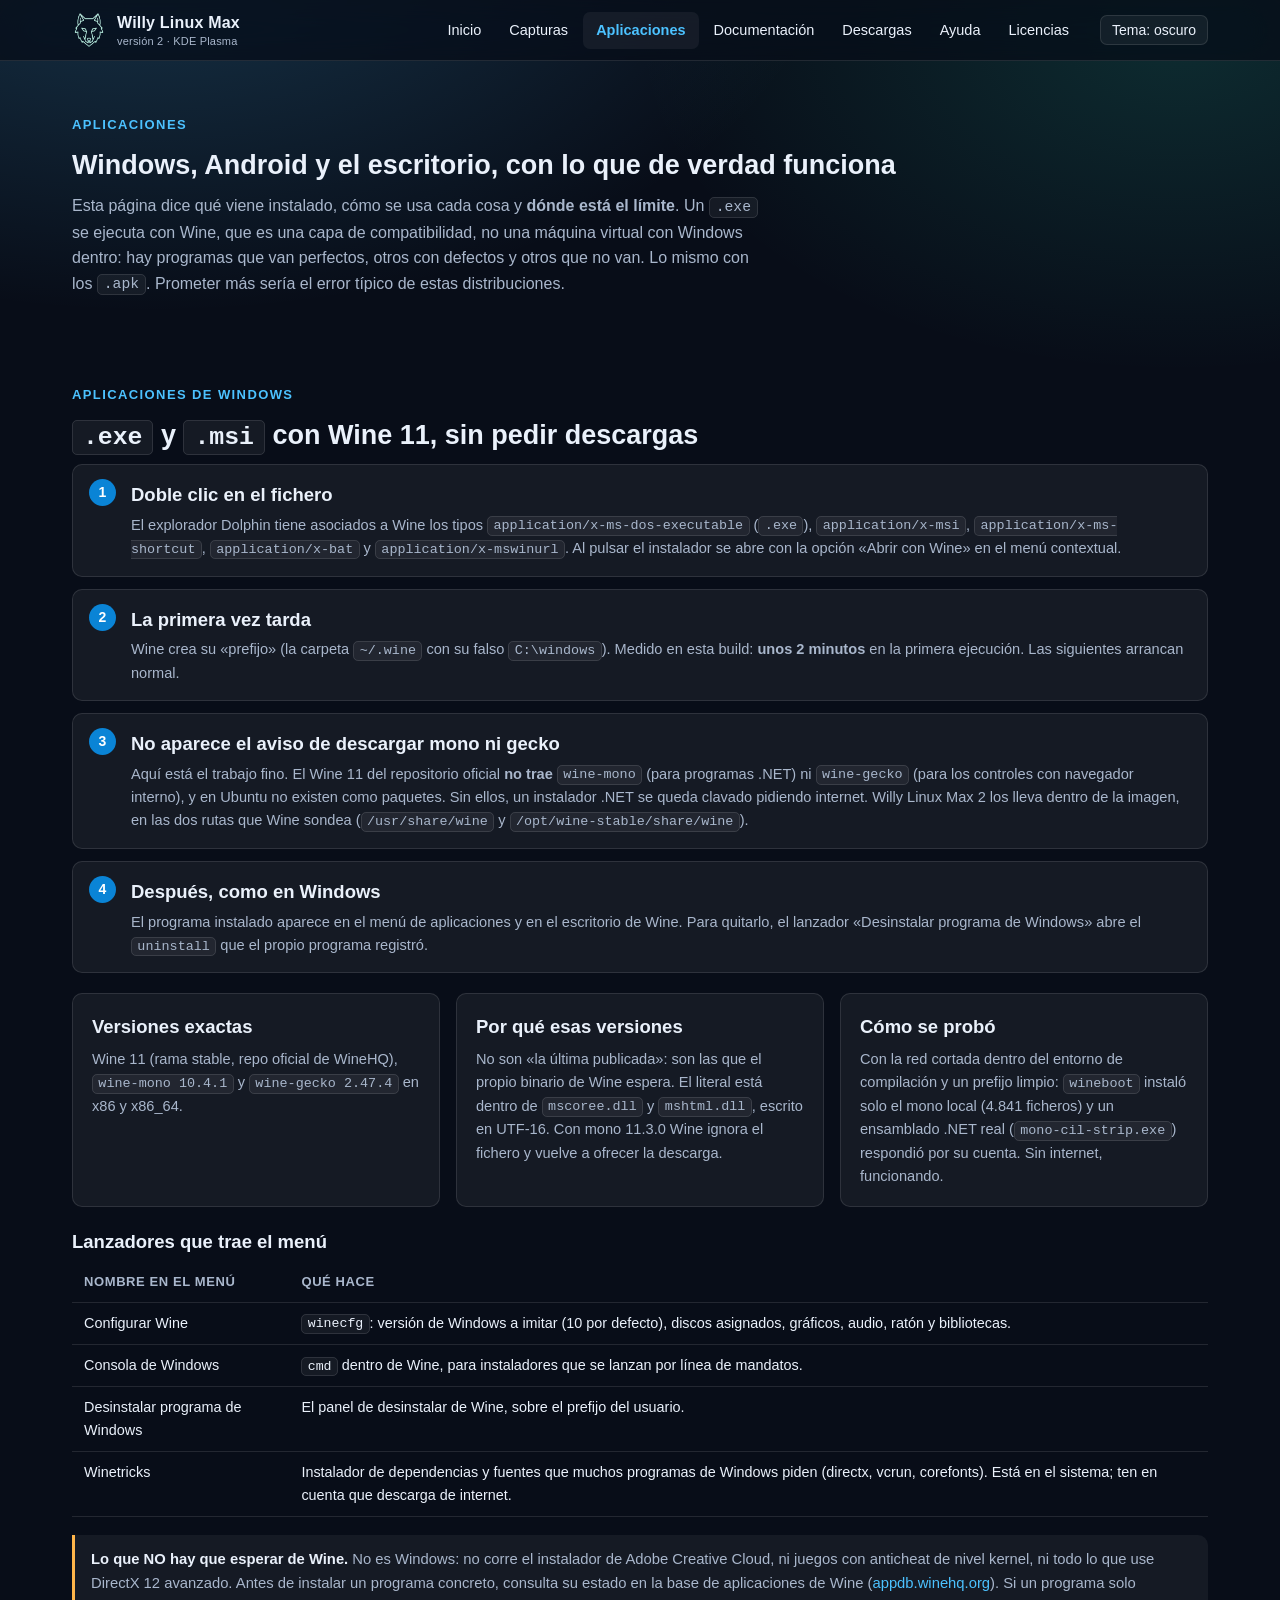
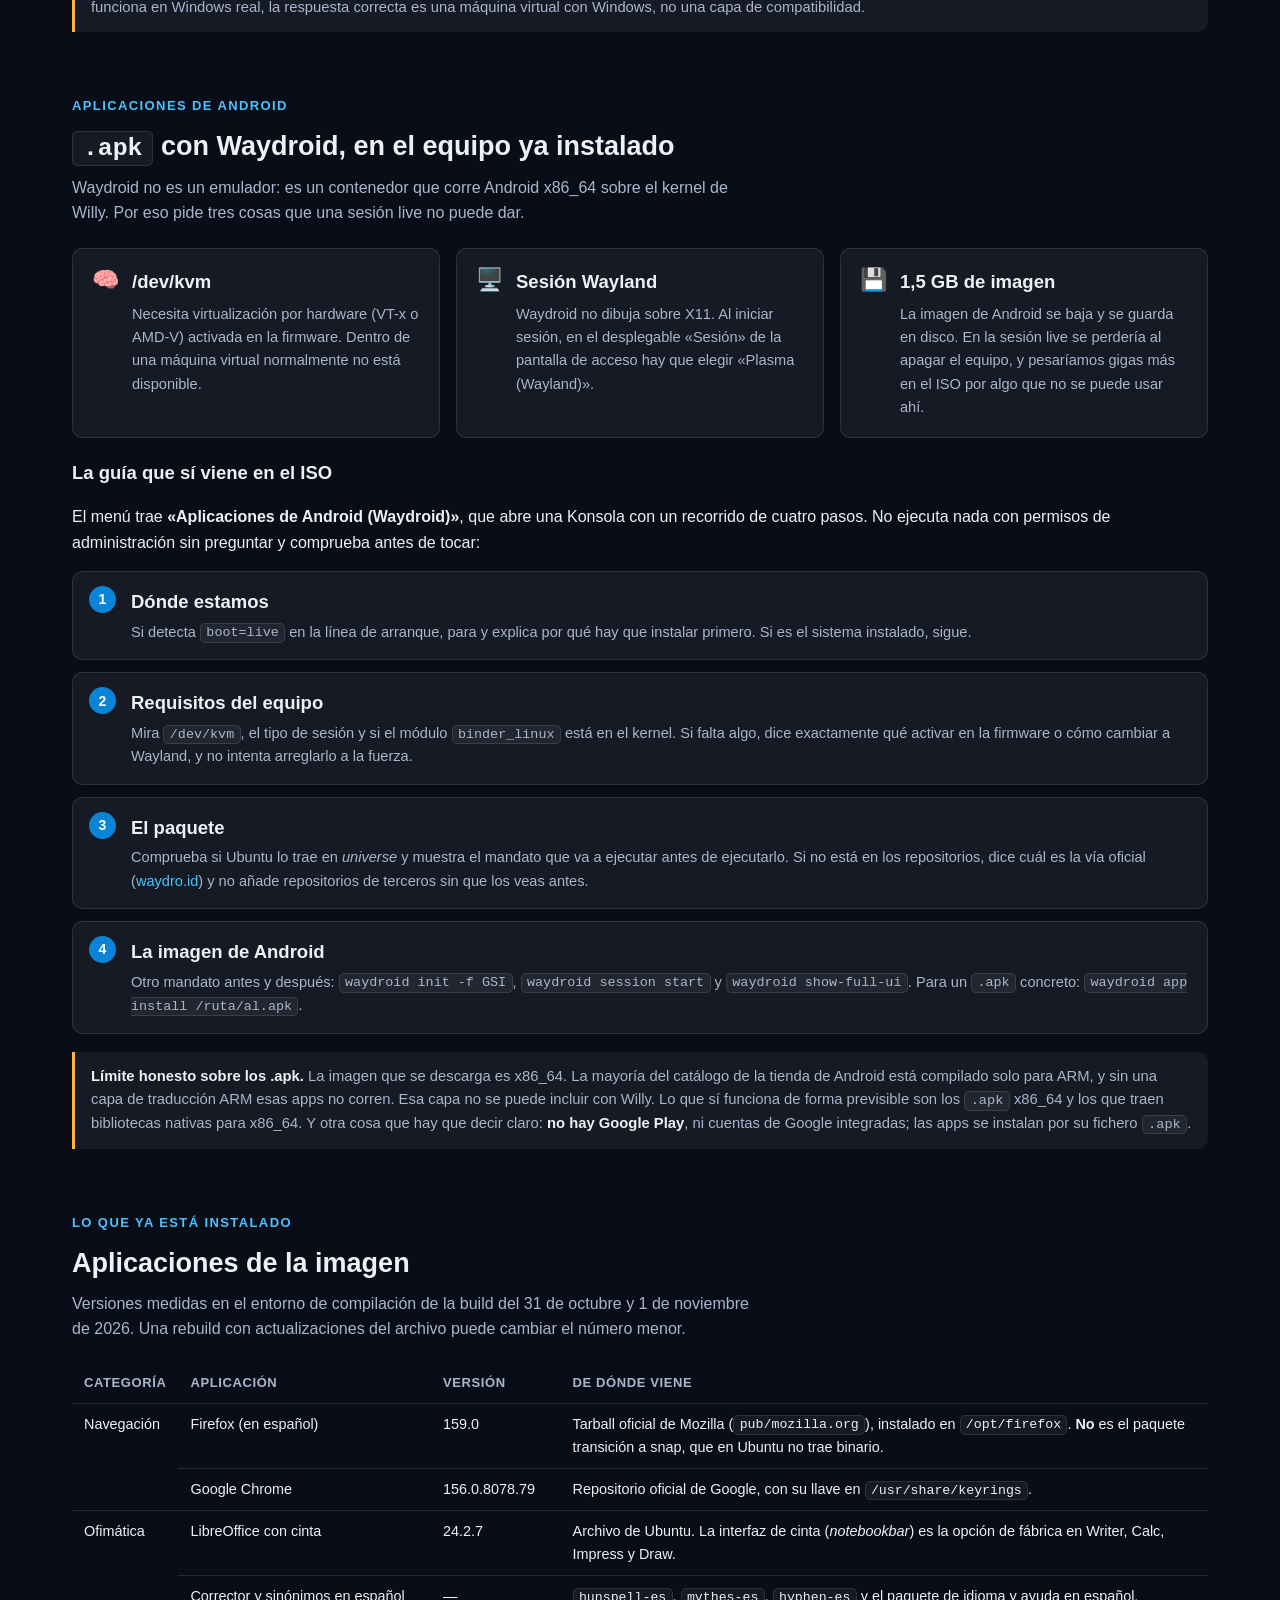
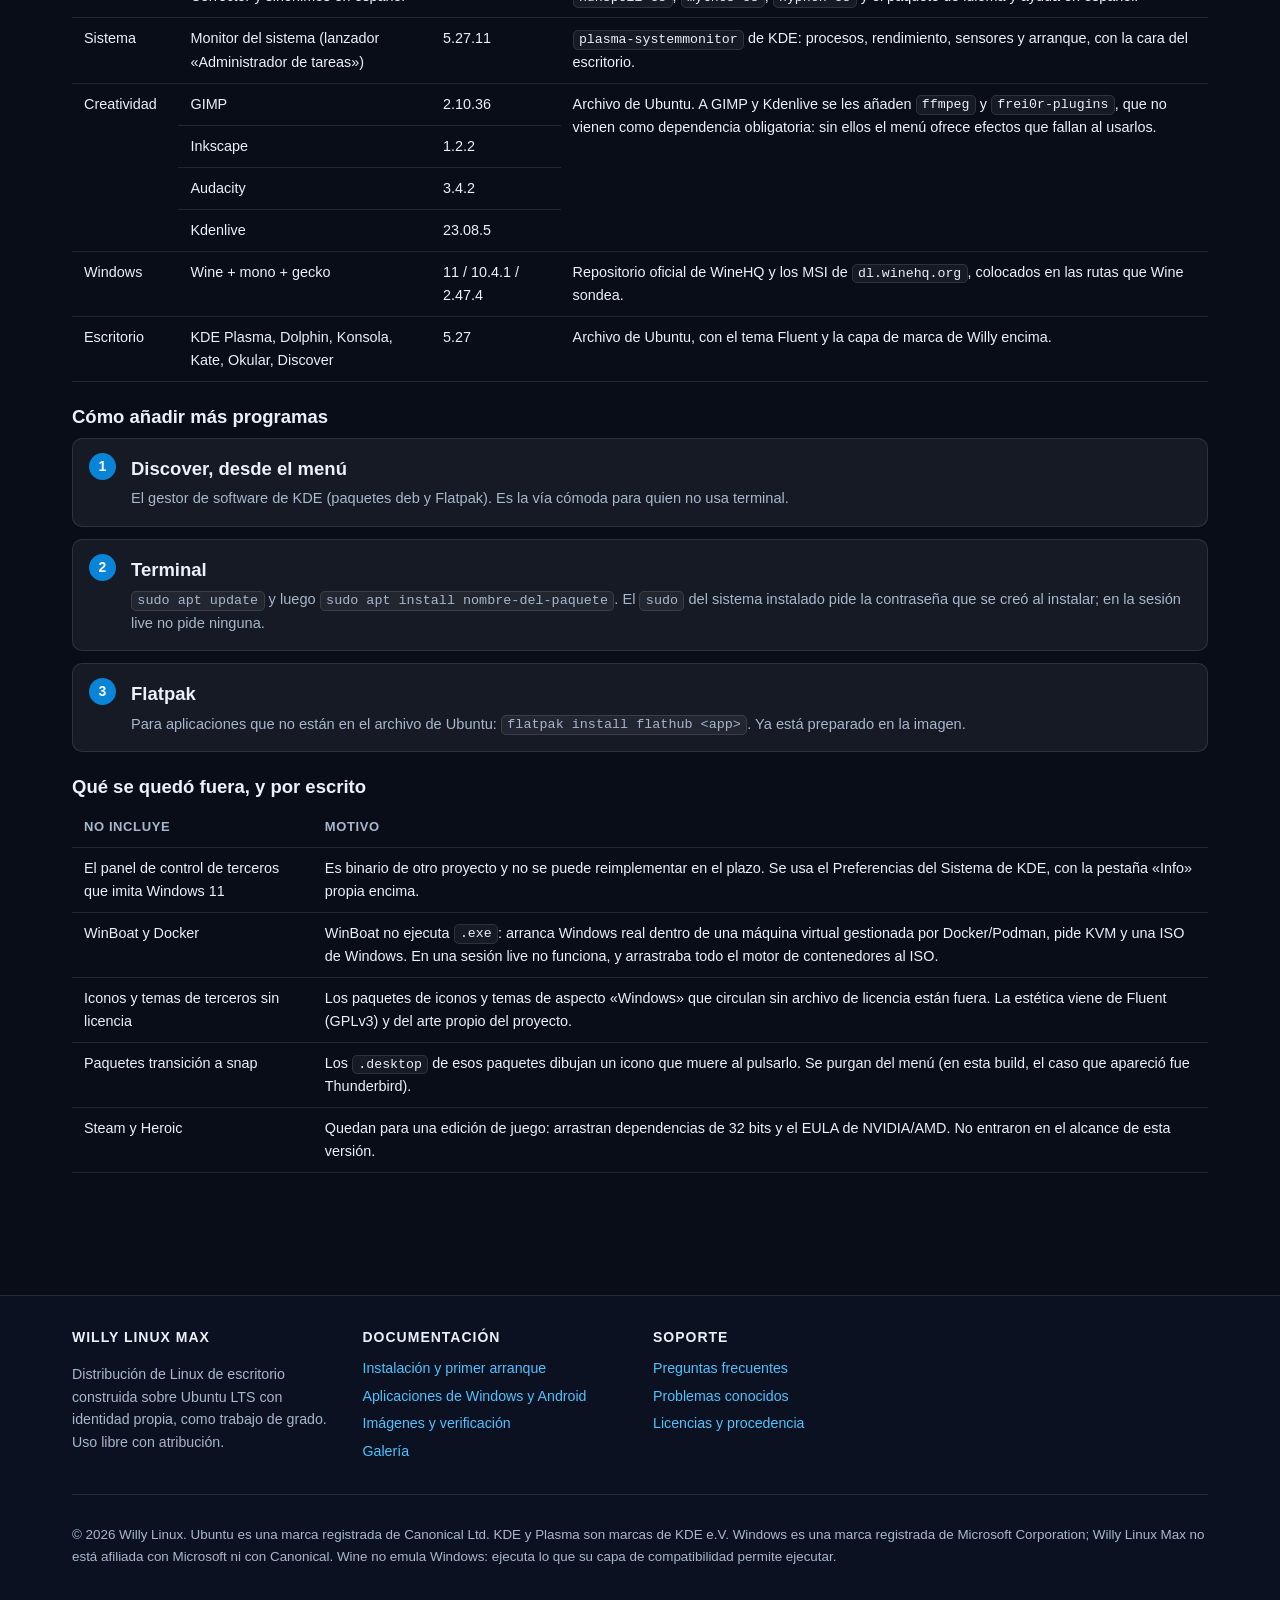
==== aplicaciones.html @ c443bcc9 "Sitio web de Willy Linux Max 2: información, documentación, ayuda, imágenes y licencias Las cifras d" ====
<!DOCTYPE html>
<html lang="es" data-tema="oscuro">
<head>
<meta charset="utf-8">
<meta name="viewport" content="width=device-width, initial-scale=1">
<title>Aplicaciones — Willy Linux Max 2 (.exe de Windows, .apk de Android y el resto)</title>
<meta name="description" content="Qué trae instalado Willy Linux Max 2 y cómo usar aplicaciones de Windows (.exe/.msi con Wine 11, mono y gecko dentro de la imagen) y de Android (.apk con Waydroid en el equipo instalado).">
<link rel="icon" href="assets/img/marca/lobo-512.png">
<link rel="stylesheet" href="assets/css/willy.css">
</head>

<body>
<header class="top">
  <div class="interior">
    <a class="marca" href="index.html">
      <img src="assets/img/marca/lobo-512.png" alt="Logo de Willy Linux Max: cabeza de lobo en línea sobre fondo azul">
      <span>Willy Linux Max<small>versión 2 · KDE Plasma</small></span>
    </a>
    <nav class="principal">
      <a href="index.html">Inicio</a>
      <a href="capturas.html">Capturas</a>
      <a href="aplicaciones.html">Aplicaciones</a>
      <a href="documentacion.html">Documentación</a>
      <a href="descargas.html">Descargas</a>
      <a href="ayuda.html">Ayuda</a>
      <a href="licencias.html">Licencias</a>
    </nav>
    <button class="tema" type="button">Tema: oscuro</button>
  </div>
</header>

<main>

<section class="hero" style="grid-template-columns:1fr">
  <div>
    <p class="eyebrow">Aplicaciones</p>
    <h2>Windows, Android y el escritorio, con lo que de verdad funciona</h2>
    <p class="sub">Esta página dice qué viene instalado, cómo se usa cada cosa y <b>dónde está el límite</b>.
      Un <code>.exe</code> se ejecuta con Wine, que es una capa de compatibilidad, no una máquina virtual con
      Windows dentro: hay programas que van perfectos, otros con defectos y otros que no van. Lo mismo con los
      <code>.apk</code>. Prometer más sería el error típico de estas distribuciones.</p>
  </div>
</section>

<section id="windows">
  <p class="eyebrow">Aplicaciones de Windows</p>
  <h2><code>.exe</code> y <code>.msi</code> con Wine 11, sin pedir descargas</h2>
  <div class="pasos">
    <div class="paso"><h3>Doble clic en el fichero</h3>
      <p>El explorador Dolphin tiene asociados a Wine los tipos <code>application/x-ms-dos-executable</code>
        (<code>.exe</code>), <code>application/x-msi</code>, <code>application/x-ms-shortcut</code>,
        <code>application/x-bat</code> y <code>application/x-mswinurl</code>. Al pulsar el instalador se abre
        con la opción «Abrir con Wine» en el menú contextual.</p></div>
    <div class="paso"><h3>La primera vez tarda</h3>
      <p>Wine crea su «prefijo» (la carpeta <code>~/.wine</code> con su falso <code>C:\windows</code>). Medido
        en esta build: <b>unos 2 minutos</b> en la primera ejecución. Las siguientes arrancan normal.</p></div>
    <div class="paso"><h3>No aparece el aviso de descargar mono ni gecko</h3>
      <p>Aquí está el trabajo fino. El Wine 11 del repositorio oficial <b>no trae</b> <code>wine-mono</code>
        (para programas .NET) ni <code>wine-gecko</code> (para los controles con navegador interno), y en
        Ubuntu no existen como paquetes. Sin ellos, un instalador .NET se queda clavado pidiendo internet.
        Willy Linux Max 2 los lleva dentro de la imagen, en las dos rutas que Wine sondea
        (<code>/usr/share/wine</code> y <code>/opt/wine-stable/share/wine</code>).</p></div>
    <div class="paso"><h3>Después, como en Windows</h3>
      <p>El programa instalado aparece en el menú de aplicaciones y en el escritorio de Wine. Para quitarlo,
        el lanzador «Desinstalar programa de Windows» abre el <code>uninstall</code> que el propio programa
        registró.</p></div>
  </div>

  <div class="rejilla" style="margin-top:20px">
    <div class="tarjeta"><h3>Versiones exactas</h3><p>Wine 11 (rama stable, repo oficial de WineHQ),
      <code>wine-mono 10.4.1</code> y <code>wine-gecko 2.47.4</code> en x86 y x86_64.</p></div>
    <div class="tarjeta"><h3>Por qué esas versiones</h3><p>No son «la última publicada»: son las que el
      propio binario de Wine espera. El literal está dentro de <code>mscoree.dll</code> y
      <code>mshtml.dll</code>, escrito en UTF-16. Con mono 11.3.0 Wine ignora el fichero y vuelve a ofrecer
      la descarga.</p></div>
    <div class="tarjeta"><h3>Cómo se probó</h3><p>Con la red cortada dentro del entorno de compilación y un
      prefijo limpio: <code>wineboot</code> instaló solo el mono local (4.841 ficheros) y un ensamblado .NET
      real (<code>mono-cil-strip.exe</code>) respondió por su cuenta. Sin internet, funcionando.</p></div>
  </div>

  <h3>Lanzadores que trae el menú</h3>
  <div class="tabla"><table>
    <thead><tr><th>Nombre en el menú</th><th>Qué hace</th></tr></thead>
    <tbody>
      <tr><td>Configurar Wine</td><td><code>winecfg</code>: versión de Windows a imitar (10 por defecto),
        discos asignados, gráficos, audio, ratón y bibliotecas.</td></tr>
      <tr><td>Consola de Windows</td><td><code>cmd</code> dentro de Wine, para instaladores que se lanzan por
        línea de mandatos.</td></tr>
      <tr><td>Desinstalar programa de Windows</td><td>El panel de desinstalar de Wine, sobre el prefijo del
        usuario.</td></tr>
      <tr><td>Winetricks</td><td>Instalador de dependencias y fuentes que muchos programas de Windows piden
        (directx, vcrun, corefonts). Está en el sistema; ten en cuenta que descarga de internet.</td></tr>
    </tbody>
  </table></div>

  <div class="aviso ad"><b>Lo que NO hay que esperar de Wine.</b> No es Windows: no corre el instalador de
    Adobe Creative Cloud, ni juegos con anticheat de nivel kernel, ni todo lo que use DirectX 12 avanzado.
    Antes de instalar un programa concreto, consulta su estado en la base de aplicaciones de Wine
    (<a href="https://appdb.winehq.org">appdb.winehq.org</a>). Si un programa solo funciona en Windows real,
    la respuesta correcta es una máquina virtual con Windows, no una capa de compatibilidad.</div>
</section>

<section id="android">
  <p class="eyebrow">Aplicaciones de Android</p>
  <h2><code>.apk</code> con Waydroid, en el equipo ya instalado</h2>
  <p class="sub">Waydroid no es un emulador: es un contenedor que corre Android x86_64 sobre el kernel de
    Willy. Por eso pide tres cosas que una sesión live no puede dar.</p>
  <div class="rejilla">
    <div class="tarjeta lista"><div class="icono">🧠</div><div><h3>/dev/kvm</h3>
      <p>Necesita virtualización por hardware (VT-x o AMD-V) activada en la firmware. Dentro de una máquina
        virtual normalmente no está disponible.</p></div></div>
    <div class="tarjeta lista"><div class="icono">🖥️</div><div><h3>Sesión Wayland</h3>
      <p>Waydroid no dibuja sobre X11. Al iniciar sesión, en el desplegable «Sesión» de la pantalla de acceso
        hay que elegir «Plasma (Wayland)».</p></div></div>
    <div class="tarjeta lista"><div class="icono">💾</div><div><h3>1,5 GB de imagen</h3>
      <p>La imagen de Android se baja y se guarda en disco. En la sesión live se perdería al apagar el
        equipo, y pesaríamos gigas más en el ISO por algo que no se puede usar ahí.</p></div></div>
  </div>
  <h3>La guía que sí viene en el ISO</h3>
  <p>El menú trae <b>«Aplicaciones de Android (Waydroid)»</b>, que abre una Konsola con un recorrido de cuatro
    pasos. No ejecuta nada con permisos de administración sin preguntar y comprueba antes de tocar:</p>
  <div class="pasos">
    <div class="paso"><h3>Dónde estamos</h3><p>Si detecta <code>boot=live</code> en la línea de arranque, para
      y explica por qué hay que instalar primero. Si es el sistema instalado, sigue.</p></div>
    <div class="paso"><h3>Requisitos del equipo</h3><p>Mira <code>/dev/kvm</code>, el tipo de sesión y si el
      módulo <code>binder_linux</code> está en el kernel. Si falta algo, dice exactamente qué activar en la
      firmware o cómo cambiar a Wayland, y no intenta arreglarlo a la fuerza.</p></div>
    <div class="paso"><h3>El paquete</h3><p>Comprueba si Ubuntu lo trae en <em>universe</em> y muestra el
      mandato que va a ejecutar antes de ejecutarlo. Si no está en los repositorios, dice cuál es la vía
      oficial (<a href="https://waydro.id">waydro.id</a>) y no añade repositorios de terceros sin que los veas
      antes.</p></div>
    <div class="paso"><h3>La imagen de Android</h3><p>Otro mandato antes y después:
      <code>waydroid init -f GSI</code>, <code>waydroid session start</code> y
      <code>waydroid show-full-ui</code>. Para un <code>.apk</code> concreto:
      <code>waydroid app install /ruta/al.apk</code>.</p></div>
  </div>
  <div class="aviso ad"><b>Límite honesto sobre los .apk.</b> La imagen que se descarga es x86_64. La mayoría
    del catálogo de la tienda de Android está compilado solo para ARM, y sin una capa de traducción ARM esas
    apps no corren. Esa capa no se puede incluir con Willy. Lo que sí funciona de forma previsible son los
    <code>.apk</code> x86_64 y los que traen bibliotecas nativas para x86_64. Y otra cosa que hay que decir
    claro: <b>no hay Google Play</b>, ni cuentas de Google integradas; las apps se instalan por su fichero
    <code>.apk</code>.</div>
</section>

<section id="preinstaladas">
  <p class="eyebrow">Lo que ya está instalado</p>
  <h2>Aplicaciones de la imagen</h2>
  <p class="sub">Versiones medidas en el entorno de compilación de la build del 31 de octubre y 1 de
    noviembre de 2026. Una rebuild con actualizaciones del archivo puede cambiar el número menor.</p>
  <div class="tabla"><table>
    <thead><tr><th>Categoría</th><th>Aplicación</th><th>Versión</th><th>De dónde viene</th></tr></thead>
    <tbody>
      <tr><td rowspan="2">Navegación</td><td>Firefox (en español)</td><td>159.0</td><td>Tarball oficial de
        Mozilla (<code>pub/mozilla.org</code>), instalado en <code>/opt/firefox</code>. <b>No</b> es el
        paquete transición a snap, que en Ubuntu no trae binario.</td></tr>
      <tr><td>Google Chrome</td><td>156.0.8078.79</td><td>Repositorio oficial de Google, con su llave en
        <code>/usr/share/keyrings</code>.</td></tr>
      <tr><td rowspan="2">Ofimática</td><td>LibreOffice con cinta</td><td>24.2.7</td><td>Archivo de Ubuntu. La
        interfaz de cinta (<em>notebookbar</em>) es la opción de fábrica en Writer, Calc, Impress y Draw.</td></tr>
      <tr><td>Corrector y sinónimos en español</td><td>—</td><td><code>hunspell-es</code>,
        <code>mythes-es</code>, <code>hyphen-es</code> y el paquete de idioma y ayuda en español.</td></tr>
      <tr><td>Sistema</td><td>Monitor del sistema (lanzador «Administrador de tareas»)</td><td>5.27.11</td><td>
        <code>plasma-systemmonitor</code> de KDE: procesos, rendimiento, sensores y arranque, con la cara del
        escritorio.</td></tr>
      <tr><td rowspan="4">Creatividad</td><td>GIMP</td><td>2.10.36</td><td rowspan="4">Archivo de Ubuntu. A
        GIMP y Kdenlive se les añaden <code>ffmpeg</code> y <code>frei0r-plugins</code>, que no vienen como
        dependencia obligatoria: sin ellos el menú ofrece efectos que fallan al usarlos.</td></tr>
      <tr><td>Inkscape</td><td>1.2.2</td></tr>
      <tr><td>Audacity</td><td>3.4.2</td></tr>
      <tr><td>Kdenlive</td><td>23.08.5</td></tr>
      <tr><td>Windows</td><td>Wine + mono + gecko</td><td>11 / 10.4.1 / 2.47.4</td><td>Repositorio oficial de
        WineHQ y los MSI de <code>dl.winehq.org</code>, colocados en las rutas que Wine sondea.</td></tr>
      <tr><td>Escritorio</td><td>KDE Plasma, Dolphin, Konsola, Kate, Okular, Discover</td><td>5.27</td><td>
        Archivo de Ubuntu, con el tema Fluent y la capa de marca de Willy encima.</td></tr>
    </tbody>
  </table></div>

  <h3>Cómo añadir más programas</h3>
  <div class="pasos">
    <div class="paso"><h3>Discover, desde el menú</h3><p>El gestor de software de KDE (paquetes deb y Flatpak).
      Es la vía cómoda para quien no usa terminal.</p></div>
    <div class="paso"><h3>Terminal</h3><p><code>sudo apt update</code> y luego
      <code>sudo apt install nombre-del-paquete</code>. El <code>sudo</code> del sistema instalado pide la
      contraseña que se creó al instalar; en la sesión live no pide ninguna.</p></div>
    <div class="paso"><h3>Flatpak</h3><p>Para aplicaciones que no están en el archivo de Ubuntu:
      <code>flatpak install flathub &lt;app&gt;</code>. Ya está preparado en la imagen.</p></div>
  </div>

  <h3>Qué se quedó fuera, y por escrito</h3>
  <div class="tabla"><table>
    <thead><tr><th>No incluye</th><th>Motivo</th></tr></thead>
    <tbody>
      <tr><td>El panel de control de terceros que imita Windows 11</td><td>Es binario de otro proyecto y no se
        puede reimplementar en el plazo. Se usa el Preferencias del Sistema de KDE, con la pestaña «Info»
        propia encima.</td></tr>
      <tr><td>WinBoat y Docker</td><td>WinBoat no ejecuta <code>.exe</code>: arranca Windows real dentro de una
        máquina virtual gestionada por Docker/Podman, pide KVM y una ISO de Windows. En una sesión live no
        funciona, y arrastraba todo el motor de contenedores al ISO.</td></tr>
      <tr><td>Iconos y temas de terceros sin licencia</td><td>Los paquetes de iconos y temas de aspecto «Windows»
        que circulan sin archivo de licencia están fuera. La estética viene de Fluent (GPLv3) y del arte propio
        del proyecto.</td></tr>
      <tr><td>Paquetes transición a snap</td><td>Los <code>.desktop</code> de esos paquetes dibujan un icono que
        muere al pulsarlo. Se purgan del menú (en esta build, el caso que apareció fue Thunderbird).</td></tr>
      <tr><td>Steam y Heroic</td><td>Quedan para una edición de juego: arrastran dependencias de 32 bits y el
        EULA de NVIDIA/AMD. No entraron en el alcance de esta versión.</td></tr>
    </tbody>
  </table></div>
</section>

</main>

<footer class="pie">
  <div class="interior">
    <div>
      <h4>Willy Linux Max</h4>
      <p>Distribución de Linux de escritorio construida sobre Ubuntu LTS con identidad propia,
        como trabajo de grado. Uso libre con atribución.</p>
    </div>
    <div>
      <h4>Documentación</h4>
      <ul>
        <li><a href="documentacion.html">Instalación y primer arranque</a></li>
        <li><a href="aplicaciones.html">Aplicaciones de Windows y Android</a></li>
        <li><a href="descargas.html">Imágenes y verificación</a></li>
        <li><a href="capturas.html">Galería</a></li>
      </ul>
    </div>
    <div>
      <h4>Soporte</h4>
      <ul>
        <li><a href="ayuda.html">Preguntas frecuentes</a></li>
        <li><a href="ayuda.html#problemas">Problemas conocidos</a></li>
        <li><a href="licencias.html">Licencias y procedencia</a></li>
      </ul>
    </div>
    <div class="legal">
      <p>© <span data-anio>2026</span> Willy Linux. Ubuntu es una marca registrada de Canonical Ltd.
        KDE y Plasma son marcas de KDE e.V. Windows es una marca registrada de Microsoft Corporation;
        Willy Linux Max no está afiliada con Microsoft ni con Canonical. Wine no emula Windows: ejecuta
        lo que su capa de compatibilidad permite ejecutar.</p>
    </div>
  </div>
</footer>

<div id="visor" role="dialog" aria-label="Captura ampliada"><div><img src="" alt=""><p></p></div></div>
<script src="assets/js/site.js"></script>
</body>
</html>
---- assets/css/willy.css ----
/* Willy Linux Max — hoja de estilo (estética Fluent / Windows 11) */
:root {
  --acento: #4cc2ff;
  --acento-fuerte: #0a84d6;
  --te: #2ee6c4;
  --fondo: #080d18;
  --fondo-2: #0e1524;
  --capa: rgba(255, 255, 255, .055);
  --capa-borde: rgba(255, 255, 255, .11);
  --texto: #eaf1fb;
  --texto-suave: #a9b7cc;
  --peligro: #ff8a7a;
  --radio: 10px;
  --ancho: 1180px;
  --sombra: 0 18px 44px rgba(0, 0, 0, .45);
}
html[data-tema="claro"] {
  --fondo: #f2f6fc;
  --fondo-2: #ffffff;
  --capa: rgba(255, 255, 255, .72);
  --capa-borde: rgba(0, 0, 0, .10);
  --texto: #10161f;
  --texto-suave: #4d5b6e;
  --acento: #0a6fb8;
  --acento-fuerte: #065a96;
  --sombra: 0 14px 34px rgba(20, 40, 70, .16);
}
* { box-sizing: border-box; }
html { scroll-behavior: smooth; }
body {
  margin: 0;
  font-family: "Segoe UI Variable Display", "Segoe UI", Inter, Roboto, "Helvetica Neue", Arial, sans-serif;
  background: var(--fondo);
  color: var(--texto);
  line-height: 1.6;
  -webkit-font-smoothing: antialiased;
}
body::before {
  content: "";
  position: fixed;
  inset: 0;
  z-index: -1;
  background:
    radial-gradient(1100px 620px at 12% -8%, rgba(76, 194, 255, .22), transparent 62%),
    radial-gradient(900px 560px at 92% 4%, rgba(46, 230, 196, .14), transparent 60%),
    var(--fondo);
}
a { color: var(--acento); text-decoration: none; }
a:hover { text-decoration: underline; }
code, kbd, pre, samp {
  font-family: "Cascadia Mono", "JetBrains Mono", Consolas, "Courier New", monospace;
  font-size: .92em;
}
code { background: var(--capa); border: 1px solid var(--capa-borde); border-radius: 5px; padding: .1em .4em; }
pre {
  background: var(--fondo-2);
  border: 1px solid var(--capa-borde);
  border-radius: var(--radio);
  padding: 14px 16px;
  overflow: auto;
}
kbd {
  background: var(--fondo-2);
  border: 1px solid var(--capa-borde);
  border-bottom-width: 2px;
  border-radius: 5px;
  padding: .12em .5em;
  white-space: nowrap;
}

/* ---------- barra superior ---------- */
header.top {
  position: sticky; top: 0; z-index: 40;
  backdrop-filter: blur(22px) saturate(160%);
  background: color-mix(in srgb, var(--fondo) 78%, transparent);
  border-bottom: 1px solid var(--capa-borde);
}
header.top .interior {
  max-width: var(--ancho); margin: 0 auto; padding: 10px 22px;
  display: flex; align-items: center; gap: 18px;
}
.marca { display: flex; align-items: center; gap: 11px; font-weight: 650; letter-spacing: .2px; color: var(--texto); }
.marca:hover { text-decoration: none; }
.marca img { width: 34px; height: 34px; }
.marca small { display: block; font-weight: 400; color: var(--texto-suave); font-size: 11px; margin-top: -3px; }
nav.principal { margin-left: auto; display: flex; flex-wrap: wrap; gap: 2px; }
nav.principal a {
  color: var(--texto); padding: 7px 13px; border-radius: 7px; font-size: 14.5px;
}
nav.principal a:hover { background: var(--capa); text-decoration: none; }
nav.principal a[aria-current="page"] { background: var(--capa); color: var(--acento); font-weight: 600; }
button.tema {
  background: var(--capa); border: 1px solid var(--capa-borde); color: var(--texto);
  border-radius: 7px; padding: 6px 11px; cursor: pointer; font-size: 14px;
}

/* ---------- secciones ---------- */
main { max-width: var(--ancho); margin: 0 auto; padding: 0 22px 70px; }
section { padding: 40px 0 6px; }
.hero { padding: 54px 0 26px; display: grid; grid-template-columns: 1.05fr 1fr; gap: 34px; align-items: center; }
.hero h1 { font-size: clamp(32px, 4.6vw, 52px); line-height: 1.08; margin: 0 0 14px; font-weight: 700; }
.hero h1 span { color: var(--acento); }
.hero p.lema { font-size: 18px; color: var(--texto-suave); margin: 0 0 22px; }
.badges { display: flex; flex-wrap: wrap; gap: 8px; margin-bottom: 22px; }
.badges span {
  font-size: 12.5px; background: var(--capa); border: 1px solid var(--capa-borde);
  border-radius: 999px; padding: 4px 11px; color: var(--texto-suave);
}
.acciones { display: flex; flex-wrap: wrap; gap: 11px; }
.boton {
  display: inline-block; background: var(--acento-fuerte); color: #fff; border: 1px solid transparent;
  border-radius: 8px; padding: 10px 20px; font-size: 15px; font-weight: 600; cursor: pointer;
}
.boton:hover { text-decoration: none; filter: brightness(1.1); }
.boton.secundario { background: var(--capa); border-color: var(--capa-borde); color: var(--texto); }
.hero .captura { border-radius: var(--radio); overflow: hidden; border: 1px solid var(--capa-borde); box-shadow: var(--sombra); }
.hero .captura img { display: block; width: 100%; }

h2 { font-size: 27px; margin: 0 0 6px; font-weight: 680; }
h3 { font-size: 18.5px; margin: 20px 0 6px; }
p.eyebrow { color: var(--acento); font-size: 13px; letter-spacing: 1.4px; text-transform: uppercase; margin: 0 0 8px; font-weight: 650; }
p.sub { color: var(--texto-suave); margin: 0 0 22px; max-width: 78ch; }

.rejilla { display: grid; gap: 16px; grid-template-columns: repeat(auto-fit, minmax(268px, 1fr)); }
.tarjeta {
  background: var(--capa); border: 1px solid var(--capa-borde);
  border-radius: var(--radio); padding: 18px 19px;
}
.tarjeta h3 { margin: 0 0 6px; }
.tarjeta p { margin: 0; color: var(--texto-suave); font-size: 14.6px; }
.tarjeta .num { font-size: 30px; font-weight: 700; color: var(--acento); display: block; margin-bottom: 2px; }
.tarjeta.lista { display: flex; gap: 13px; align-items: flex-start; }
.tarjeta.lista .icono { font-size: 22px; line-height: 1.2; }

/* ---------- tablas ---------- */
tabla, .tabla { display: block; overflow-x: auto; }
table { border-collapse: collapse; width: 100%; font-size: 14.4px; }
th, td { text-align: left; padding: 9px 12px; border-bottom: 1px solid var(--capa-borde); vertical-align: top; }
th { color: var(--texto-suave); font-weight: 600; font-size: 13px; text-transform: uppercase; letter-spacing: .6px; }
td code { word-break: break-all; }
tr:hover td { background: rgba(127, 170, 255, .05); }

/* ---------- galería ---------- */
.galeria { display: grid; gap: 16px; grid-template-columns: repeat(auto-fit, minmax(330px, 1fr)); }
.galeria figure { margin: 0; background: var(--capa); border: 1px solid var(--capa-borde); border-radius: var(--radio); overflow: hidden; }
.galeria img { display: block; width: 100%; cursor: zoom-in; }
.galeria figcaption { padding: 11px 14px 14px; font-size: 14px; color: var(--texto-suave); }
.galeria figcaption b { color: var(--texto); display: block; font-size: 15px; margin-bottom: 2px; }

/* ---------- acordeón / pasos ---------- */
details {
  background: var(--capa); border: 1px solid var(--capa-borde);
  border-radius: var(--radio); padding: 13px 17px; margin-bottom: 10px;
}
details summary { cursor: pointer; font-weight: 600; font-size: 15.5px; list-style: none; }
details summary::-webkit-details-marker { display: none; }
details summary::before { content: "›"; color: var(--acento); margin-right: 9px; font-weight: 700; }
details[open] summary::before { content: "⌄"; }
details > :not(summary) { color: var(--texto-suave); font-size: 14.8px; }

.pasos { counter-reset: paso; display: grid; gap: 12px; }
.pasos .paso {
  background: var(--capa); border: 1px solid var(--capa-borde); border-radius: var(--radio);
  padding: 15px 18px 15px 58px; position: relative;
}
.pasos .paso::before {
  counter-increment: paso; content: counter(paso);
  position: absolute; left: 16px; top: 14px;
  width: 27px; height: 27px; border-radius: 50%;
  background: var(--acento-fuerte); color: #fff; font-weight: 700; font-size: 14px;
  display: grid; place-items: center;
}
.pasos h3 { margin: 0 0 4px; }
.pasos p { margin: 0; color: var(--texto-suave); font-size: 14.6px; }

/* ---------- avisos ---------- */
.aviso {
  border-left: 3px solid var(--acento); background: var(--capa);
  border-radius: 0 var(--radio) var(--radio) 0; padding: 13px 16px; margin: 18px 0;
  font-size: 14.8px; color: var(--texto-suave);
}
.aviso.ad { border-left-color: #ffb54a; }
.aviso.peligro { border-left-color: var(--peligro); }
.aviso b { color: var(--texto); }

/* ---------- estado del JSON de ISOs ---------- */
#estado-iso .fila { display: grid; grid-template-columns: 1fr; gap: 14px; }
.iso-card { background: var(--capa); border: 1px solid var(--capa-borde); border-radius: var(--radio); padding: 17px 19px; }
.iso-card h3 { margin: 0 0 8px; }
.iso-card dl { display: grid; grid-template-columns: max-content 1fr; gap: 4px 16px; margin: 0; font-size: 14.4px; }
.iso-card dt { color: var(--texto-suave); }
.iso-card dd { margin: 0; word-break: break-all; }
.cargando { color: var(--texto-suave); font-style: italic; }

/* ---------- pie ---------- */
footer.pie {
  border-top: 1px solid var(--capa-borde); margin-top: 46px;
  background: color-mix(in srgb, var(--fondo-2) 70%, transparent);
}
footer.pie .interior {
  max-width: var(--ancho); margin: 0 auto; padding: 30px 22px 40px;
  display: grid; gap: 26px; grid-template-columns: repeat(auto-fit, minmax(210px, 1fr));
  font-size: 14.2px; color: var(--texto-suave);
}
footer.pie h4 { color: var(--texto); font-size: 14px; margin: 0 0 8px; text-transform: uppercase; letter-spacing: 1px; }
footer.pie ul { list-style: none; margin: 0; padding: 0; }
footer.pie li { margin-bottom: 5px; }
footer.pie .legal { grid-column: 1 / -1; border-top: 1px solid var(--capa-borde); padding-top: 16px; font-size: 13.4px; }

/* ---------- visor a pantalla completa ---------- */
#visor {
  position: fixed; inset: 0; z-index: 90; display: none;
  background: rgba(4, 7, 14, .92); backdrop-filter: blur(6px);
  place-items: center; padding: 4vh 4vw; cursor: zoom-out;
}
#visor.abierto { display: grid; }
#visor img { max-width: 100%; max-height: 88vh; border-radius: var(--radio); box-shadow: var(--sombra); }
#visor p { color: #cfe0f5; margin: 14px 0 0; text-align: center; font-size: 14.5px; }

/* ---------- responsive ---------- */
@media (max-width: 900px) {
  .hero { grid-template-columns: 1fr; }
  nav.principal { width: 100%; margin-left: 0; order: 3; justify-content: space-between; }
  header.top .interior { flex-wrap: wrap; }
}
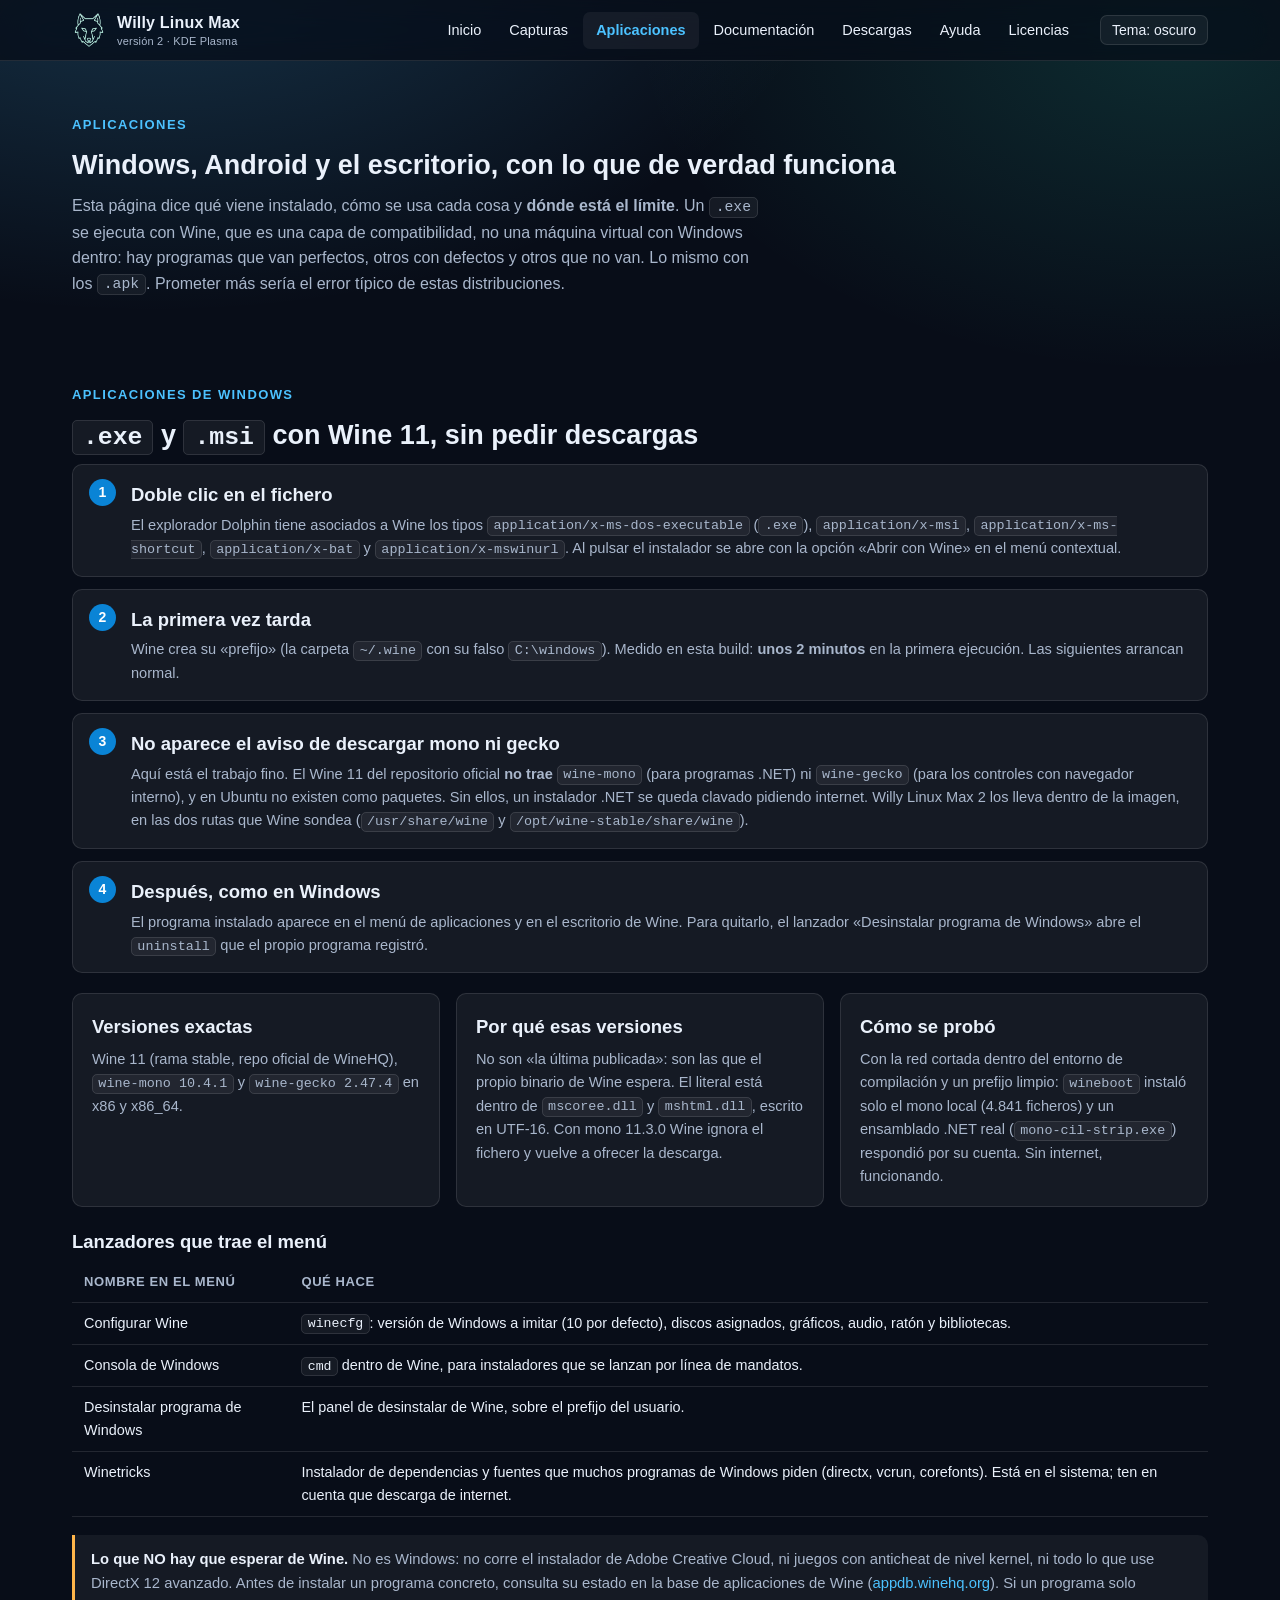
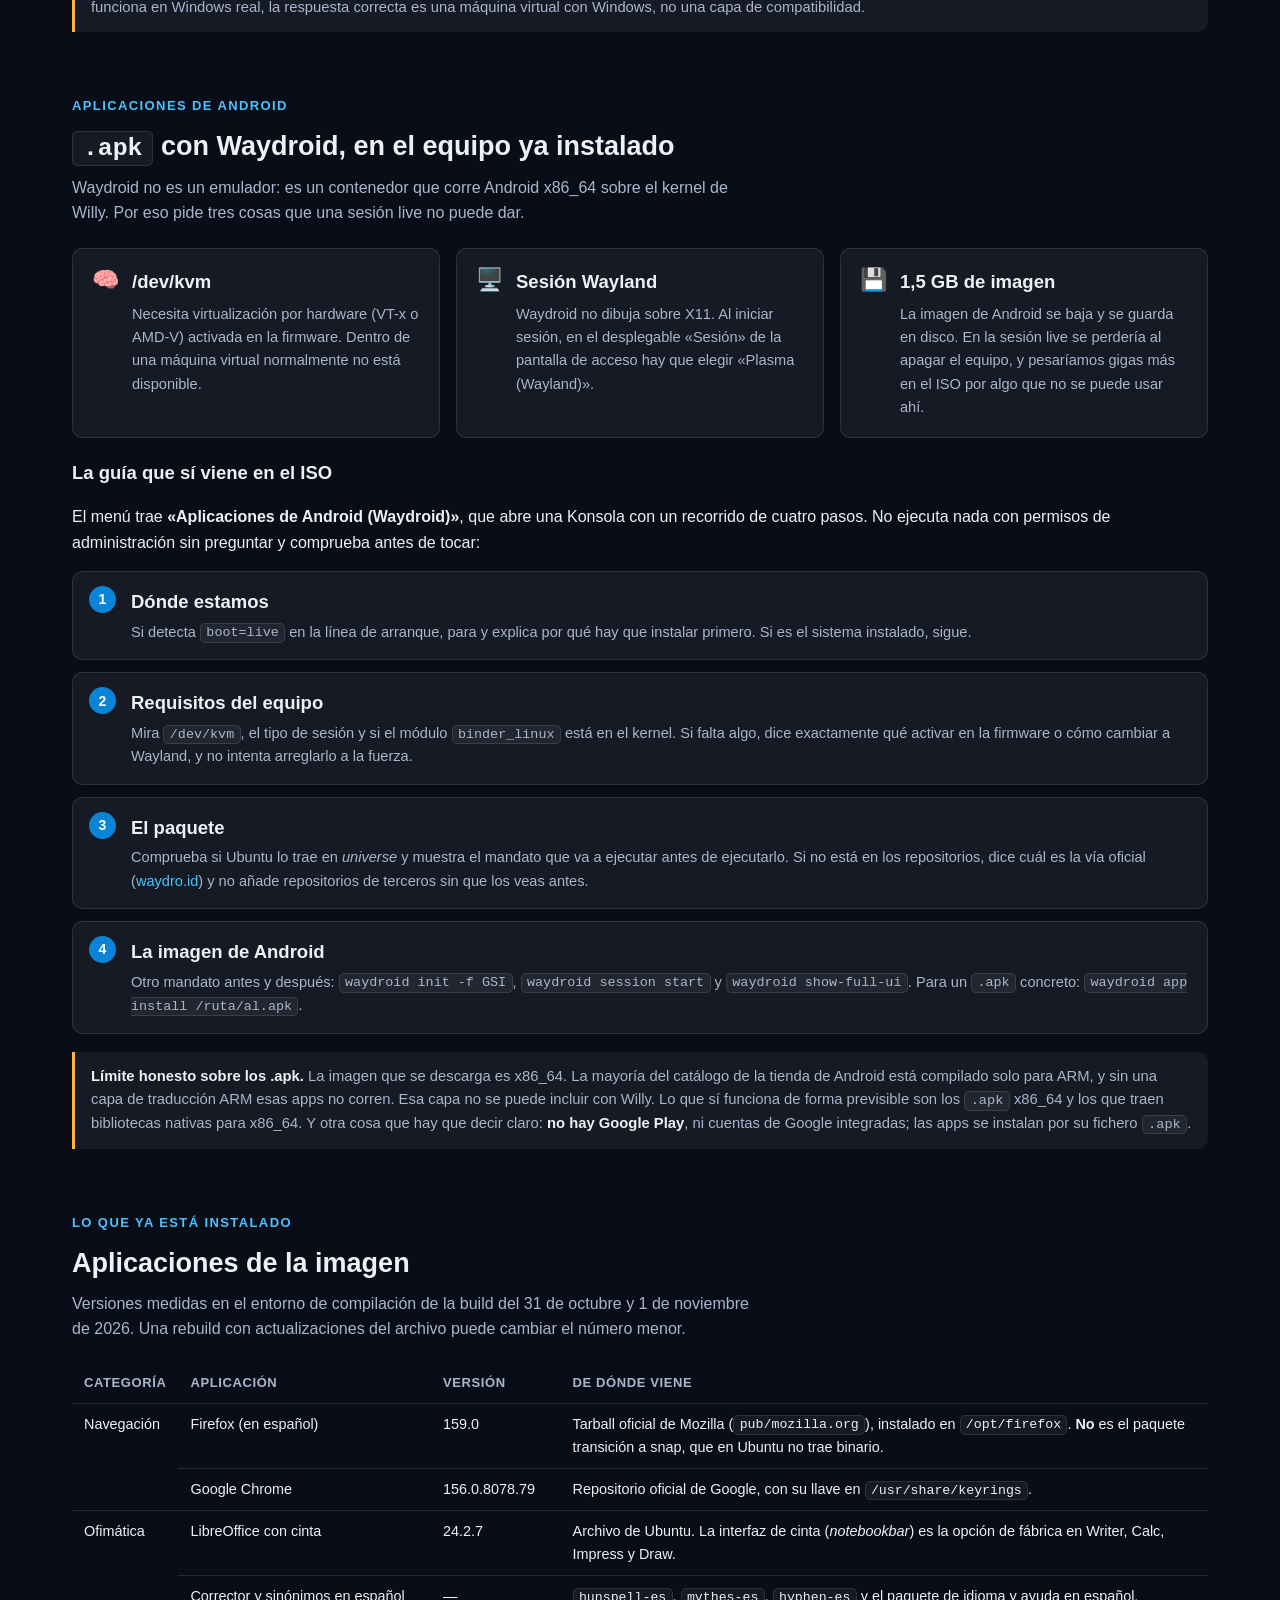
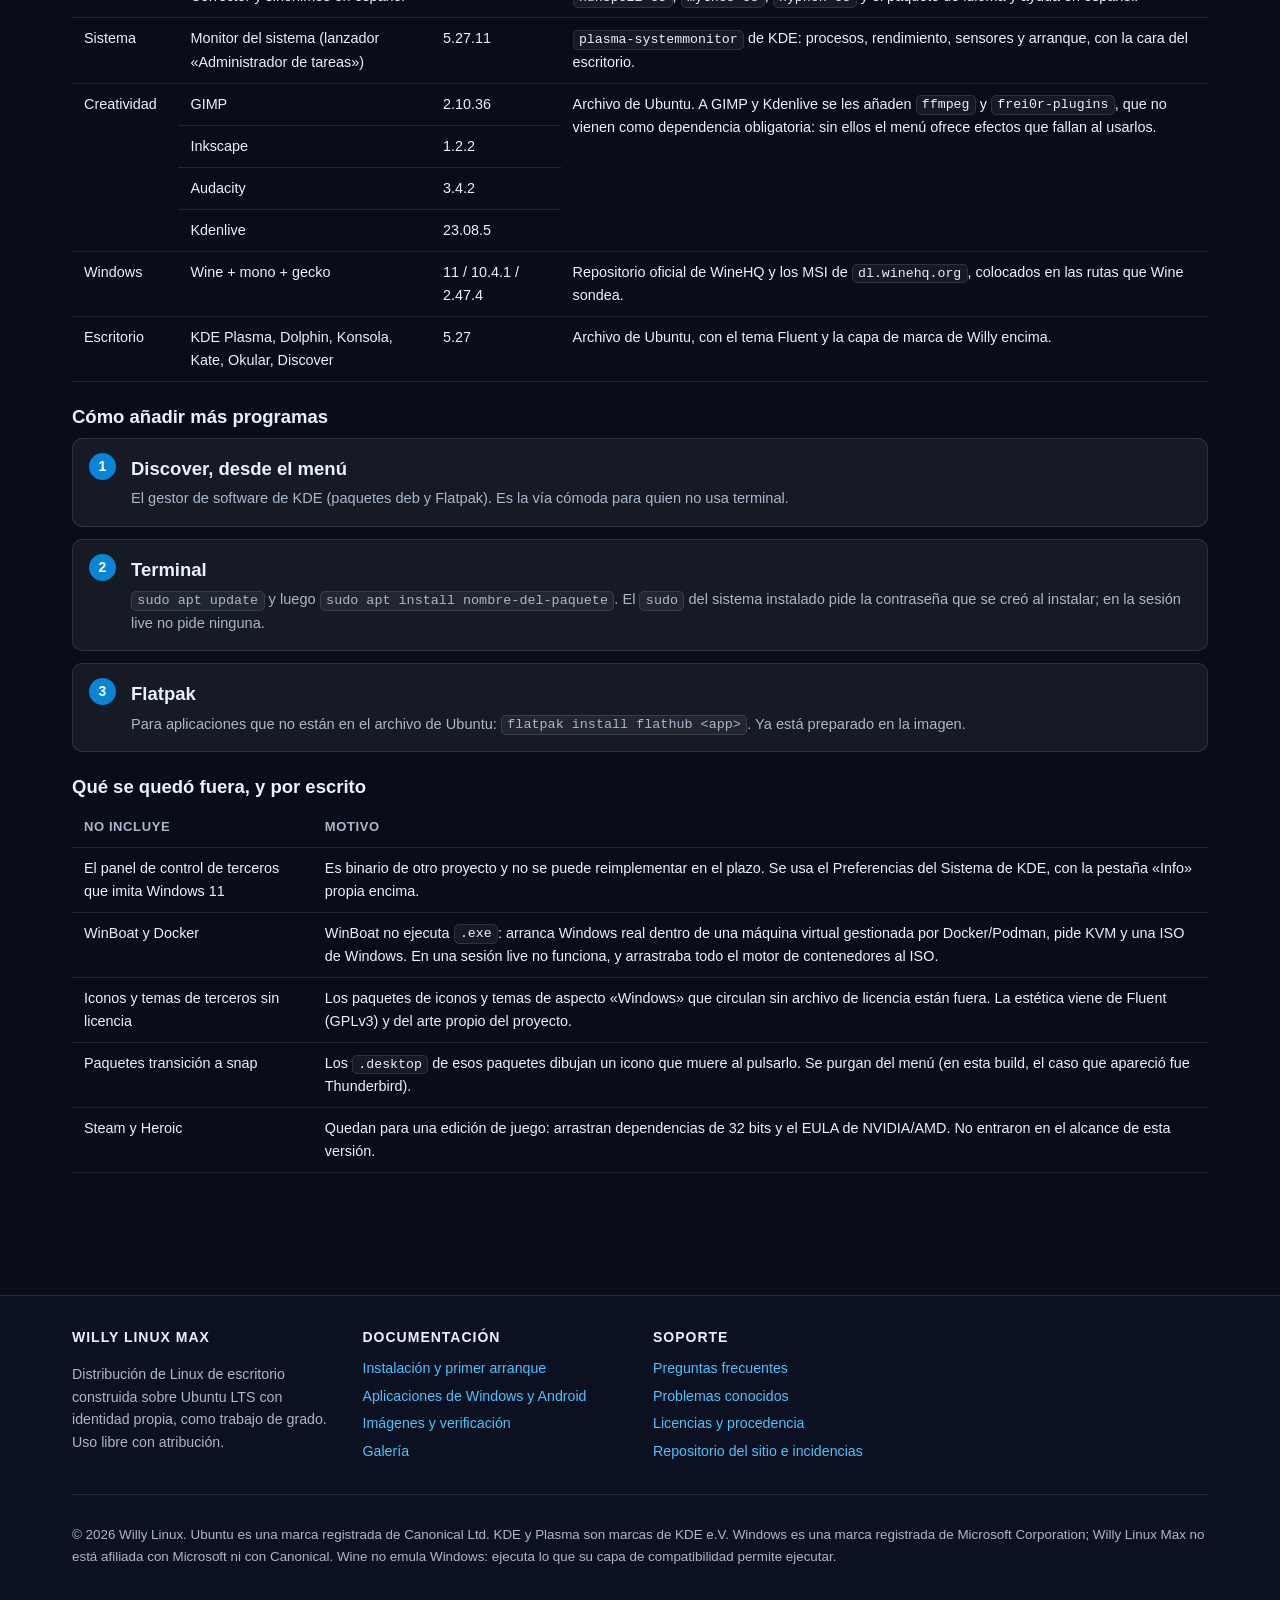
==== commit 09b91820: "Descargas con la publicacion real: trozos de la Release v2, sus huellas y el canal de reporte" ====
--- a/aplicaciones.html
+++ b/aplicaciones.html
@@ -231,6 +231,7 @@
         <li><a href="ayuda.html">Preguntas frecuentes</a></li>
         <li><a href="ayuda.html#problemas">Problemas conocidos</a></li>
         <li><a href="licencias.html">Licencias y procedencia</a></li>
+        <li><a href="https://github.com/ALEX45TMC/willy-linux-max">Repositorio del sitio e incidencias</a></li>
       </ul>
     </div>
     <div class="legal">
--- a/assets/css/willy.css
+++ b/assets/css/willy.css
@@ -107,6 +107,7 @@
   border-radius: 999px; padding: 4px 11px; color: var(--texto-suave);
 }
 .acciones { display: flex; flex-wrap: wrap; gap: 11px; }
+.botones { display: flex; flex-wrap: wrap; gap: 11px; margin: 6px 0 18px; }
 .boton {
   display: inline-block; background: var(--acento-fuerte); color: #fff; border: 1px solid transparent;
   border-radius: 8px; padding: 10px 20px; font-size: 15px; font-weight: 600; cursor: pointer;
